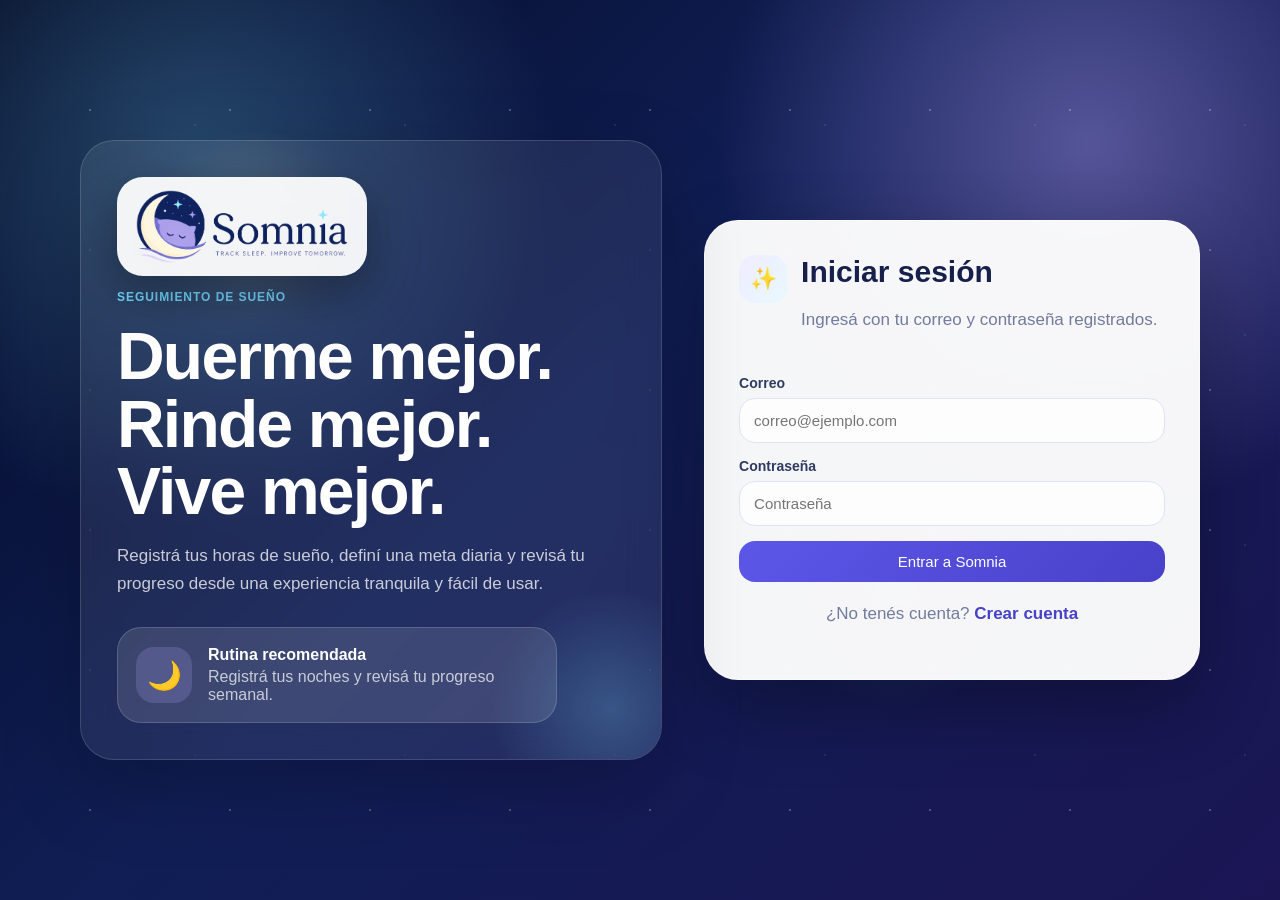
==== dashboard.html @ 942231ed "Se sube el frontend de Somnia" ====
<!DOCTYPE html>
<html lang="es">
<head>
    <meta charset="UTF-8">
    <meta name="viewport" content="width=device-width, initial-scale=1.0">
    <title>Somnia - Inicio</title>
    <link rel="icon" href="assets/favicon.png">
    <link rel="stylesheet" href="styles.css">
</head>
<body class="app-page">

<div class="app-layout">
    <aside id="navbar" class="sidebar"></aside>

    <main class="content-shell">
        <section class="hero-panel">
            <div>
                <span class="eyebrow">Panel principal</span>
                <h1>¡Buenas noches!</h1>
                <p>Aquí tienes un resumen de tu sueño y tus avances recientes.</p>
            </div>
            <div class="hero-moon">🌙</div>
        </section>

        <section class="summary-grid">
            <article class="metric-card">
                <span class="metric-icon">💤</span>
                <p>Horas dormidas</p>
                <h2 id="dashboardHoras">--</h2>
                <small>Último registro</small>
            </article>

            <article class="metric-card">
                <span class="metric-icon cyan">⭐</span>
                <p>Calidad del sueño</p>
                <h2 id="dashboardCalidad">--</h2>
                <small>Promedio general</small>
            </article>

            <article class="metric-card">
                <span class="metric-icon purple">🎯</span>
                <p>Objetivo de sueño</p>
                <h2 id="dashboardObjetivo">--</h2>
                <small>Meta configurada</small>
            </article>

            <article class="metric-card">
                <span class="metric-icon orange">🔥</span>
                <p>Registros cumplidos</p>
                <h2 id="dashboardCumplidos">--</h2>
                <small>Según tu objetivo</small>
            </article>
        </section>

        <section class="dashboard-grid">
            <article class="card wide-card">
                <div class="card-title-row">
                    <div>
                        <h2>Horas de sueño por día</h2>
                        <p>Últimos registros guardados.</p>
                    </div>
                    <span class="pill">Somnia</span>
                </div>
                <div id="dashboardChart" class="sleep-chart empty-state">Cargá tus registros para ver la gráfica.</div>
                <div class="sleep-note">💡 Dormir de 7 a 9 horas ayuda a mejorar memoria, concentración y energía.</div>
            </article>

            <article class="card">
                <div class="card-title-row">
                    <div>
                        <h2>Registros recientes</h2>
                        <p>Tus noches más recientes.</p>
                    </div>
                    <a href="records.html" class="link-text">Ver todo</a>
                </div>
                <div id="dashboardRecientes" class="resultado">
                    <div class="empty-state">No hay registros consultados.</div>
                </div>
            </article>
        </section>

        <section class="dashboard-grid bottom-grid">
            <article class="card tips-card">
                <div class="card-title-row">
                    <h2>Ideas para dormir mejor</h2>
                    <span>✨</span>
                </div>
                <div class="tips-list">
                    <div><span>📱</span><strong>Evita pantallas</strong><p>1 hora antes de dormir.</p></div>
                    <div><span>☕</span><strong>Reduce cafeína</strong><p>Después de las 5 p. m.</p></div>
                    <div><span>📖</span><strong>Rutina relajante</strong><p>Lee o medita antes de dormir.</p></div>
                </div>
            </article>  
        </section>
    </main>
</div>

<script src="js/config.js"></script>
<script src="js/ui.js"></script>
<script src="js/api.js"></script>
<script src="js/auth.js"></script>
<script src="js/nav.js"></script>
<script src="js/dashboard.js"></script>
</body>
</html>
---- styles.css ----
* {
    box-sizing: border-box;
}

:root {
    --navy: #07133a;
    --navy-2: #0d1c4d;
    --indigo: #5d57e9;
    --indigo-dark: #4841c9;
    --lavender: #b9a9ff;
    --lavender-soft: #f1edff;
    --cyan: #74d8ff;
    --moon: #fff2bd;
    --orange: #ff8b4d;
    --surface: rgba(255, 255, 255, 0.94);
    --surface-solid: #ffffff;
    --text: #16204a;
    --muted: #727b9c;
    --border: rgba(120, 118, 220, 0.18);
    --shadow: 0 24px 60px rgba(9, 18, 61, 0.16);
    --danger: #d94c65;
    --success: #1dbf85;
}

html {
    min-height: 100%;
}

body {
    margin: 0;
    min-height: 100vh;
    font-family: Arial, Helvetica, sans-serif;
    color: var(--text);
    background:
        radial-gradient(circle at 18% 8%, rgba(116, 216, 255, 0.28), transparent 30%),
        radial-gradient(circle at 78% 3%, rgba(185, 169, 255, 0.35), transparent 24%),
        linear-gradient(180deg, #edf1ff 0%, #f9faff 45%, #eef3ff 100%);
}

body::before {
    content: "";
    position: fixed;
    inset: 0;
    pointer-events: none;
    background-image:
        radial-gradient(circle, rgba(255,255,255,0.9) 1px, transparent 1.6px),
        radial-gradient(circle, rgba(116,216,255,0.45) 1px, transparent 1.5px);
    background-size: 140px 140px, 210px 210px;
    background-position: 20px 40px, 90px 20px;
    opacity: 0.28;
}

body.auth-page {
    color: white;
    overflow-x: hidden;
    background:
        radial-gradient(circle at 15% 18%, rgba(116, 216, 255, 0.28), transparent 28%),
        radial-gradient(circle at 85% 16%, rgba(185, 169, 255, 0.4), transparent 28%),
        linear-gradient(135deg, #040b26 0%, #101e55 45%, #1b1554 100%);
}

.auth-background {
    position: fixed;
    inset: 0;
    background:
        radial-gradient(circle at 20% 25%, rgba(255, 242, 189, 0.16), transparent 8%),
        radial-gradient(circle at 70% 65%, rgba(116, 216, 255, 0.13), transparent 12%);
    pointer-events: none;
}

a {
    color: inherit;
    text-decoration: none;
}

button,
input,
select,
textarea {
    font-family: inherit;
}

/* Auth */
.auth-wrapper {
    position: relative;
    z-index: 1;
    width: min(1120px, 92%);
    min-height: 100vh;
    margin: 0 auto;
    display: grid;
    grid-template-columns: 1.08fr 0.92fr;
    align-items: center;
    gap: 42px;
    padding: 42px 0;
}

.glass-panel {
    background: rgba(255, 255, 255, 0.08);
    border: 1px solid rgba(255, 255, 255, 0.14);
    box-shadow: 0 28px 80px rgba(0, 0, 0, 0.22);
    backdrop-filter: blur(18px);
}

.auth-hero {
    border-radius: 34px;
    padding: 36px;
    min-height: 620px;
    display: flex;
    flex-direction: column;
    justify-content: space-between;
    overflow: hidden;
    position: relative;
}

.auth-hero::after {
    content: "";
    position: absolute;
    right: -80px;
    bottom: -80px;
    width: 260px;
    height: 260px;
    border-radius: 50%;
    background: radial-gradient(circle, rgba(116, 216, 255, 0.24), transparent 65%);
}

.auth-logo-image {
    width: 250px;
    max-width: 82%;
    filter: drop-shadow(0 14px 25px rgba(0, 0, 0, 0.18));
}

.eyebrow {
    display: inline-flex;
    align-items: center;
    gap: 7px;
    color: var(--cyan);
    font-weight: 800;
    letter-spacing: 0.08em;
    text-transform: uppercase;
    font-size: 12px;
}

.hero-copy h1 {
    margin: 18px 0 16px;
    font-size: clamp(38px, 6vw, 66px);
    line-height: 1.02;
    letter-spacing: -1.8px;
}

.hero-copy p,
.auth-card p {
    color: rgba(255, 255, 255, 0.76);
    line-height: 1.65;
    font-size: 17px;
}

.sleep-tip-card {
    width: min(440px, 100%);
    display: flex;
    gap: 16px;
    align-items: center;
    border-radius: 24px;
    background: rgba(255, 255, 255, 0.12);
    border: 1px solid rgba(255, 255, 255, 0.16);
    padding: 18px;
}

.sleep-tip-card p {
    margin: 4px 0 0;
    color: rgba(255, 255, 255, 0.72);
}

.moon-badge,
.mini-icon,
.metric-icon {
    display: grid;
    place-items: center;
    flex: 0 0 auto;
}

.moon-badge {
    width: 56px;
    height: 56px;
    border-radius: 18px;
    background: rgba(185, 169, 255, 0.2);
    font-size: 28px;
}

.auth-card {
    background: rgba(255, 255, 255, 0.96);
    color: var(--text);
    border-radius: 34px;
    padding: 34px;
    border: 1px solid rgba(255, 255, 255, 0.65);
    box-shadow: 0 30px 75px rgba(0, 0, 0, 0.30);
}

.auth-card-header {
    display: flex;
    gap: 14px;
    align-items: flex-start;
    margin-bottom: 24px;
}

.auth-card h2 {
    margin: 0 0 6px;
    font-size: 30px;
}

.auth-card p,
.auth-card .small {
    color: var(--muted);
}

.mini-icon {
    width: 48px;
    height: 48px;
    border-radius: 16px;
    background: linear-gradient(135deg, var(--lavender-soft), #e7f8ff);
    font-size: 22px;
}

.auth-link {
    text-align: center;
    margin-top: 18px;
}

/* App layout */
.app-layout {
    position: relative;
    z-index: 1;
    display: grid;
    grid-template-columns: 286px 1fr;
    min-height: 100vh;
}

.sidebar {
    min-height: 100vh;
    padding: 24px 18px;
    position: sticky;
    top: 0;
    align-self: start;
    background:
        radial-gradient(circle at 25% 12%, rgba(116, 216, 255, 0.15), transparent 22%),
        linear-gradient(180deg, #07123a 0%, #071747 52%, #050c2c 100%);
    color: white;
    box-shadow: 22px 0 60px rgba(10, 16, 46, 0.18);
    overflow: hidden;
}

.sidebar::after {
    content: "";
    position: absolute;
    inset: 0;
    background-image: radial-gradient(circle, rgba(255,255,255,0.35) 1px, transparent 1.5px);
    background-size: 82px 82px;
    opacity: 0.28;
    pointer-events: none;
}

.sidebar > * {
    position: relative;
    z-index: 1;
}

.sidebar-logo {
    display: flex;
    align-items: center;
    gap: 11px;
    padding: 4px 6px 28px;
}

.sidebar-logo img {
    width: 64px;
    height: 64px;
    object-fit: contain;
    filter: drop-shadow(0 10px 18px rgba(0, 0, 0, 0.25));
}

.sidebar-logo strong {
    font-size: 31px;
    line-height: 1;
    font-family: Georgia, 'Times New Roman', serif;
    font-weight: 600;
}

.sidebar-logo span {
    display: block;
    margin-top: 3px;
    color: rgba(255, 255, 255, 0.62);
    font-size: 10px;
    letter-spacing: 0.12em;
    text-transform: uppercase;
}

.nav-links {
    display: flex;
    flex-direction: column;
    gap: 10px;
}

.nav-links a,
.logout-button {
    display: flex;
    align-items: center;
    gap: 12px;
    width: 100%;
    color: rgba(255, 255, 255, 0.88);
    border: 0;
    background: transparent;
    border-radius: 16px;
    padding: 14px 15px;
    cursor: pointer;
    font-size: 15px;
    text-align: left;
}

.nav-links a:hover,
.nav-links a.active,
.logout-button:hover {
    background: rgba(185, 169, 255, 0.22);
    color: white;
}

.nav-links a.active {
    box-shadow: inset 0 0 0 1px rgba(255, 255, 255, 0.12);
    background: linear-gradient(135deg, rgba(93, 87, 233, 0.78), rgba(185, 169, 255, 0.32));
}

.sidebar-card {
    margin: 28px 6px;
    padding: 18px;
    border-radius: 24px;
    background: rgba(255, 255, 255, 0.08);
    border: 1px solid rgba(255, 255, 255, 0.14);
}

.sidebar-card .moon-illustration {
    font-size: 46px;
    margin-bottom: 8px;
}

.sidebar-card p {
    margin: 0;
    color: rgba(255, 255, 255, 0.78);
    line-height: 1.45;
}

.sidebar-user {
    margin-top: auto;
    padding: 16px;
    border-radius: 22px;
    border: 1px solid rgba(255, 255, 255, 0.12);
    background: rgba(255, 255, 255, 0.08);
    display: flex;
    align-items: center;
    gap: 12px;
}

.avatar {
    width: 46px;
    height: 46px;
    border-radius: 50%;
    background: #f2f4ff;
    color: var(--navy);
    display: grid;
    place-items: center;
    font-weight: 800;
}

.sidebar-user p {
    margin: 2px 0 0;
    color: rgba(255, 255, 255, 0.62);
    font-size: 12px;
}

.content-shell {
    padding: 28px;
    overflow-x: hidden;
}

.hero-panel {
    border-radius: 32px;
    padding: 32px;
    min-height: 190px;
    color: white;
    display: flex;
    justify-content: space-between;
    align-items: center;
    background:
        radial-gradient(circle at 75% 20%, rgba(116, 216, 255, 0.22), transparent 25%),
        linear-gradient(135deg, #0d1d55, #22206b 58%, #5a4ed8);
    box-shadow: var(--shadow);
    position: relative;
    overflow: hidden;
}

.hero-panel::after {
    content: "";
    position: absolute;
    inset: 0;
    background-image: radial-gradient(circle, rgba(255,255,255,0.55) 1px, transparent 1.6px);
    background-size: 88px 88px;
    opacity: 0.28;
}

.hero-panel > * {
    position: relative;
    z-index: 1;
}

.hero-panel.compact {
    min-height: 150px;
}

.hero-panel h1 {
    margin: 10px 0 8px;
    font-size: clamp(32px, 5vw, 46px);
    letter-spacing: -1px;
}

.hero-panel p {
    margin: 0;
    color: rgba(255, 255, 255, 0.78);
    font-size: 17px;
}

.hero-moon {
    width: 88px;
    height: 88px;
    border-radius: 30px;
    display: grid;
    place-items: center;
    background: rgba(255, 255, 255, 0.12);
    font-size: 46px;
    border: 1px solid rgba(255, 255, 255, 0.16);
}

.summary-grid {
    display: grid;
    grid-template-columns: repeat(4, minmax(0, 1fr));
    gap: 18px;
    margin: 22px 0;
}

.metric-card {
    border-radius: 24px;
    background: var(--surface);
    border: 1px solid rgba(255,255,255,0.75);
    padding: 22px;
    box-shadow: var(--shadow);
    position: relative;
    overflow: hidden;
}

.metric-card::after {
    content: "";
    position: absolute;
    right: -30px;
    top: -30px;
    width: 120px;
    height: 120px;
    border-radius: 50%;
    background: rgba(93, 87, 233, 0.08);
}

.metric-card p {
    margin: 0 0 10px;
    color: #59628b;
    font-weight: 700;
}

.metric-card h2 {
    margin: 0;
    font-size: 34px;
    color: var(--navy);
}

.metric-card small {
    color: var(--muted);
}

.metric-icon {
    width: 48px;
    height: 48px;
    border-radius: 16px;
    margin-bottom: 16px;
    background: linear-gradient(135deg, #e6e1ff, #f6f3ff);
    color: var(--indigo);
    font-size: 23px;
}

.metric-icon.cyan {
    background: linear-gradient(135deg, #d9f6ff, #eefbff);
}

.metric-icon.purple {
    background: linear-gradient(135deg, #eeeaff, #f8f5ff);
}

.metric-icon.orange {
    background: linear-gradient(135deg, #fff1e8, #fff8f3);
}

.dashboard-grid,
.two-column {
    display: grid;
    grid-template-columns: minmax(0, 1.35fr) minmax(330px, 0.75fr);
    gap: 22px;
    margin-top: 22px;
}

.two-column {
    grid-template-columns: minmax(360px, 0.8fr) minmax(0, 1.2fr);
}

.records-layout,
.users-layout {
    grid-template-columns: minmax(360px, 0.85fr) minmax(0, 1.15fr);
}

.bottom-grid {
    grid-template-columns: minmax(0, 1fr) minmax(360px, 0.75fr);
}

.card {
    background: var(--surface);
    border: 1px solid rgba(255,255,255,0.75);
    border-radius: 28px;
    padding: 24px;
    box-shadow: var(--shadow);
}

.card h2,
.card h3 {
    margin: 0 0 8px;
    color: var(--navy);
}

.card p {
    margin: 0;
    color: var(--muted);
    line-height: 1.55;
}

.card-title-row {
    display: flex;
    justify-content: space-between;
    align-items: flex-start;
    gap: 15px;
    margin-bottom: 16px;
}

.pill,
.badge {
    display: inline-flex;
    align-items: center;
    justify-content: center;
    padding: 6px 11px;
    border-radius: 999px;
    background: var(--lavender-soft);
    color: var(--indigo-dark);
    font-size: 12px;
    font-weight: 800;
}

.sleep-chart {
    min-height: 260px;
    display: flex;
    align-items: flex-end;
    gap: 18px;
    padding: 22px 10px 8px;
    border-radius: 22px;
    background: linear-gradient(180deg, #fbfcff, #f7f5ff);
    border: 1px solid #e7e9fb;
}

.chart-bar-wrapper {
    flex: 1;
    min-width: 44px;
    display: flex;
    flex-direction: column;
    justify-content: flex-end;
    align-items: center;
    height: 220px;
    gap: 8px;
}

.chart-bar {
    width: min(48px, 80%);
    border-radius: 16px 16px 8px 8px;
    background: linear-gradient(180deg, var(--cyan), var(--indigo));
    box-shadow: 0 12px 24px rgba(93, 87, 233, 0.22);
}

.chart-label {
    font-size: 12px;
    color: #636b91;
    text-align: center;
}

.chart-value {
    font-size: 12px;
    font-weight: 800;
    color: var(--navy);
}

.sleep-note {
    margin-top: 14px;
    border-radius: 18px;
    padding: 13px 15px;
    background: var(--lavender-soft);
    color: var(--indigo-dark);
    font-size: 14px;
}

.tips-card {
    background: linear-gradient(135deg, rgba(255,255,255,0.95), rgba(244, 237, 255, 0.94));
}

.tips-list {
    display: grid;
    grid-template-columns: repeat(3, 1fr);
    gap: 14px;
    margin-top: 18px;
}

.tips-list div {
    padding: 16px;
    border-right: 1px solid #ddd9fb;
}

.tips-list div:last-child {
    border-right: none;
}

.tips-list span {
    font-size: 26px;
    display: block;
    margin-bottom: 10px;
}

.tips-list strong {
    color: var(--navy);
}

.tips-list p {
    margin-top: 6px;
    font-size: 13px;
}

.progress-card {
    padding: 24px;
    border-radius: 28px;
    color: white;
    background: linear-gradient(135deg, #081646, #111a5a);
    box-shadow: var(--shadow);
}

.progress-card h2 {
    margin: 0 0 8px;
}

.progress-card p {
    color: rgba(255,255,255,0.72);
    margin: 0 0 22px;
}

.week-row {
    display: flex;
    justify-content: space-between;
    gap: 8px;
}

.week-row span {
    width: 42px;
    height: 42px;
    border-radius: 50%;
    background: linear-gradient(135deg, var(--lavender), var(--indigo));
    display: grid;
    place-items: center;
    position: relative;
    font-weight: 800;
}

.week-row span.empty {
    background: transparent;
    border: 1px solid rgba(255,255,255,0.4);
    color: transparent;
}

.week-row small {
    position: absolute;
    top: 48px;
    color: rgba(255,255,255,0.70);
    font-weight: 400;
    font-size: 12px;
}

/* Forms */
.form-card {
    align-self: start;
}

.form-group {
    margin-bottom: 15px;
}

.form-row {
    display: grid;
    grid-template-columns: repeat(2, 1fr);
    gap: 14px;
}

label {
    display: block;
    margin-bottom: 7px;
    color: #303b62;
    font-weight: 800;
    font-size: 14px;
}

input,
select,
textarea {
    width: 100%;
    padding: 13px 14px;
    border-radius: 16px;
    border: 1px solid #dfe4f5;
    background: rgba(255,255,255,0.8);
    color: var(--text);
    outline: none;
    font-size: 15px;
    transition: border 0.2s, box-shadow 0.2s, background 0.2s;
}

input:focus,
select:focus,
textarea:focus {
    border-color: var(--indigo);
    box-shadow: 0 0 0 4px rgba(93, 87, 233, 0.13);
    background: #ffffff;
}

textarea {
    min-height: 110px;
    resize: vertical;
}

button,
.btn {
    border: 0;
    border-radius: 16px;
    padding: 12px 16px;
    cursor: pointer;
    font-size: 15px;
    background: linear-gradient(135deg, var(--indigo), var(--indigo-dark));
    color: white;
    transition: transform 0.2s, box-shadow 0.2s, background 0.2s;
    display: inline-flex;
    align-items: center;
    justify-content: center;
    gap: 8px;
}

button:hover,
.btn:hover {
    transform: translateY(-1px);
    box-shadow: 0 12px 24px rgba(93, 87, 233, 0.25);
}

button.full,
.btn.full {
    width: 100%;
}

.secondary {
    background: #eef0ff;
    color: var(--indigo-dark);
}

.secondary:hover {
    background: #e6e9ff;
    color: var(--indigo-dark);
}

.danger {
    background: linear-gradient(135deg, #dc5570, #bf3d58);
}

.actions {
    display: flex;
    gap: 10px;
    flex-wrap: wrap;
    margin-top: 8px;
}

.top-action {
    margin-bottom: 18px;
}

.small {
    font-size: 13px;
    color: var(--muted);
}

.link-text {
    color: var(--indigo-dark);
    font-weight: 800;
}

.resultado {
    margin-top: 10px;
}

.scroll-area {
    max-height: 620px;
    overflow: auto;
    padding-right: 6px;
}

.item {
    background: linear-gradient(145deg, #ffffff, #f8f8ff);
    border: 1px solid #e4e7fa;
    border-radius: 20px;
    padding: 16px;
    margin-bottom: 12px;
    box-shadow: 0 10px 24px rgba(20, 26, 58, 0.06);
}

.item.clickable {
    cursor: pointer;
}

.item.clickable:hover {
    transform: translateY(-1px);
    border-color: rgba(93, 87, 233, 0.35);
}

.item p {
    margin: 6px 0;
    color: #394363;
}

.record-row {
    display: grid;
    grid-template-columns: auto 1fr auto;
    align-items: center;
    gap: 12px;
}

.record-icon {
    width: 42px;
    height: 42px;
    border-radius: 50%;
    display: grid;
    place-items: center;
    background: var(--lavender-soft);
}

.record-main strong {
    color: var(--navy);
}

.record-main small {
    display: block;
    color: var(--muted);
    margin-top: 3px;
}

.record-score {
    display: grid;
    justify-items: end;
    color: var(--navy);
    font-weight: 800;
}

.record-score small {
    color: #f2b940;
}

.user-grid-results {
    display: grid;
    grid-template-columns: repeat(auto-fit, minmax(230px, 1fr));
    gap: 14px;
}

.empty-state {
    border: 1px dashed #cfd6ef;
    border-radius: 20px;
    padding: 18px;
    color: var(--muted);
    background: rgba(255,255,255,0.78);
}

.toolbar-card {
    margin-top: 22px;
}

/* Toasts */
.toast-container {
    position: fixed;
    top: 22px;
    right: 22px;
    z-index: 9999;
    display: flex;
    flex-direction: column;
    gap: 12px;
    width: min(380px, calc(100vw - 32px));
}

.toast {
    display: grid;
    grid-template-columns: 42px 1fr auto;
    gap: 12px;
    align-items: flex-start;
    padding: 16px;
    border-radius: 22px;
    background: rgba(255,255,255,0.96);
    border: 1px solid rgba(255,255,255,0.70);
    color: var(--text);
    box-shadow: 0 22px 60px rgba(8, 19, 58, 0.22);
    animation: toastIn 0.28s ease both;
}

.toast-icon {
    width: 40px;
    height: 40px;
    border-radius: 50%;
    display: grid;
    place-items: center;
    color: white;
    background: var(--success);
    font-weight: 900;
}

.toast.error .toast-icon {
    background: var(--danger);
}

.toast.info .toast-icon {
    background: var(--indigo);
}

.toast strong {
    display: block;
    margin-bottom: 3px;
    color: var(--navy);
}

.toast p {
    margin: 0;
    color: var(--muted);
    line-height: 1.4;
    font-size: 14px;
}

.toast button {
    background: transparent;
    color: var(--muted);
    padding: 0;
    border-radius: 0;
    box-shadow: none;
    transform: none;
    font-size: 20px;
}

@keyframes toastIn {
    from {
        opacity: 0;
        transform: translateY(-12px) scale(0.98);
    }
    to {
        opacity: 1;
        transform: translateY(0) scale(1);
    }
}

@media (max-width: 1150px) {
    .summary-grid {
        grid-template-columns: repeat(2, 1fr);
    }

    .dashboard-grid,
    .two-column,
    .bottom-grid,
    .records-layout,
    .users-layout {
        grid-template-columns: 1fr;
    }
}

@media (max-width: 860px) {
    .app-layout {
        grid-template-columns: 1fr;
    }

    .sidebar {
        position: relative;
        min-height: auto;
    }

    .nav-links {
        display: grid;
        grid-template-columns: repeat(2, 1fr);
    }

    .sidebar-card,
    .sidebar-user {
        display: none;
    }

    .content-shell {
        padding: 20px;
    }

    .auth-wrapper {
        grid-template-columns: 1fr;
    }

    .auth-hero {
        min-height: auto;
    }

    .tips-list,
    .summary-grid,
    .form-row {
        grid-template-columns: 1fr;
    }
}

@media (max-width: 560px) {
    .auth-wrapper {
        width: 94%;
        padding: 24px 0;
    }

    .auth-card,
    .auth-hero,
    .card,
    .hero-panel {
        border-radius: 24px;
        padding: 22px;
    }

    .nav-links {
        grid-template-columns: 1fr;
    }

    .summary-grid {
        gap: 14px;
    }

    .week-row {
        flex-wrap: wrap;
        row-gap: 30px;
    }
}

.compact-summary {
    display: grid;
    grid-template-columns: repeat(2, minmax(0, 1fr));
    gap: 12px;
    margin-bottom: 14px;
}

.mini-stat {
    padding: 15px;
    box-shadow: none;
    border: 1px solid #e5e8f8;
}

.mini-stat .metric-icon {
    width: 38px;
    height: 38px;
    font-size: 18px;
    margin-bottom: 10px;
}

.mini-stat h2 {
    font-size: 22px;
}

.auth-logo-image {
    background: rgba(255, 255, 255, 0.94);
    border-radius: 26px;
    padding: 10px 16px;
    box-shadow: 0 18px 45px rgba(0, 0, 0, 0.22);
}

.no-margin {
    margin-bottom: 0;
}

.loading-state::before {
    content: "";
    width: 12px;
    height: 12px;
    border-radius: 50%;
    background: var(--indigo);
    display: inline-block;
    margin-right: 8px;
    animation: pulse 1s infinite alternate;
}

@keyframes pulse {
    from {
        opacity: 0.35;
        transform: scale(0.8);
    }
    to {
        opacity: 1;
        transform: scale(1.1);
    }
}

.tracking-detail {
    background: linear-gradient(145deg, #ffffff, #f6f3ff);
    border: 1px solid #e4e7fa;
    border-radius: 22px;
    padding: 18px;
    box-shadow: 0 10px 24px rgba(20, 26, 58, 0.06);
}

.tracking-detail h3 {
    margin: 0 0 10px;
    color: var(--navy);
}

.tracking-detail p {
    margin: 8px 0;
    color: #394363;
}

.tracking-highlight {
    margin-top: 14px;
    padding: 13px 15px;
    border-radius: 16px;
    background: var(--lavender-soft);
    color: var(--indigo-dark);
    font-weight: 800;
}

.tracking-advice {
    margin-top: 12px;
    padding: 13px 15px;
    border-radius: 16px;
    background: #eefbff;
    color: #28506d;
    line-height: 1.5;
}

.sidebar-user {
    margin-top: 28px;
}
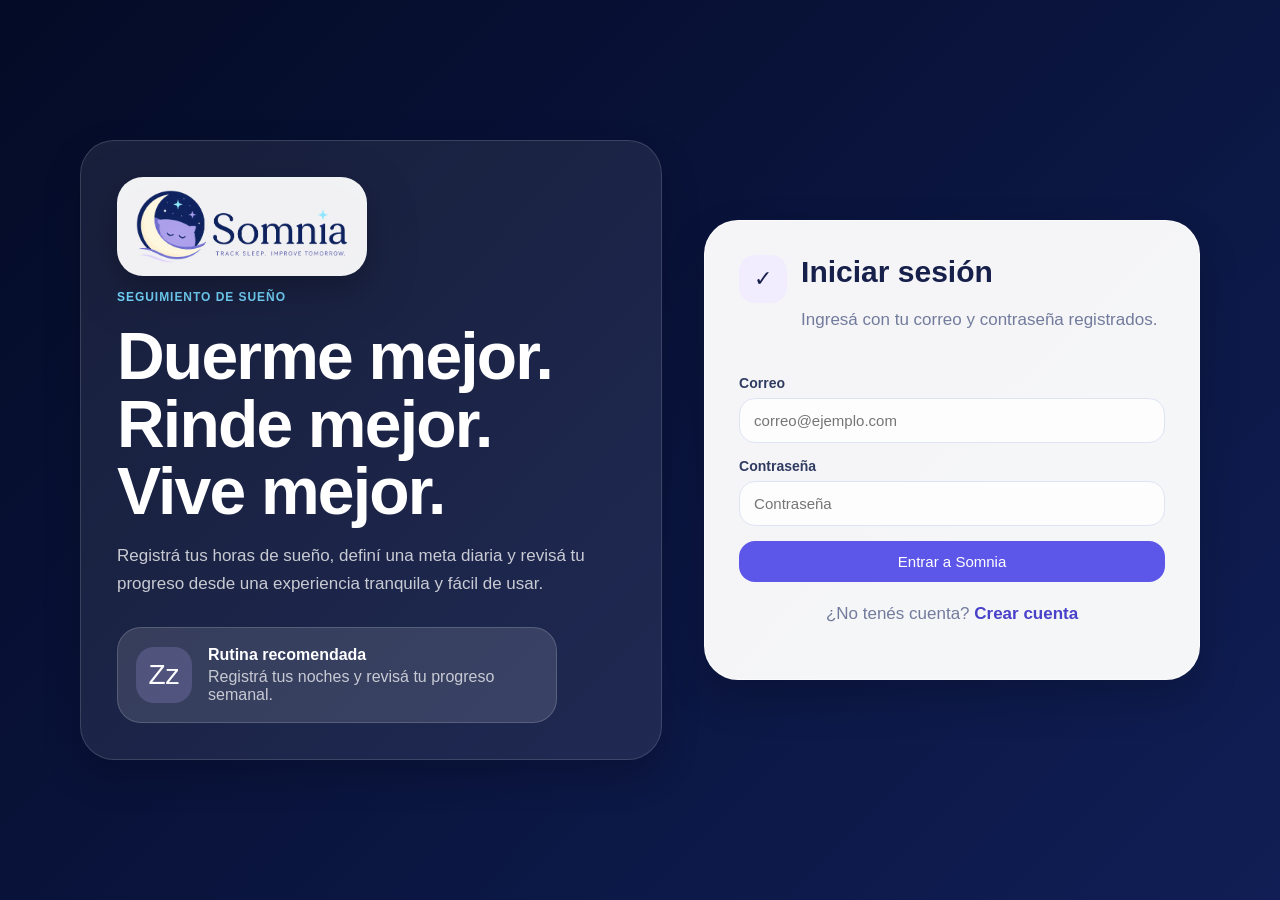
==== commit f3e22d57: "Actualizacion de estilos" ====
--- a/dashboard.html
+++ b/dashboard.html
@@ -19,7 +19,6 @@
                 <h1>¡Buenas noches!</h1>
                 <p>Aquí tienes un resumen de tu sueño y tus avances recientes.</p>
             </div>
-            <div class="hero-moon">🌙</div>
         </section>
 
         <section class="summary-grid">
@@ -31,7 +30,7 @@
             </article>
 
             <article class="metric-card">
-                <span class="metric-icon cyan">⭐</span>
+                <span class="metric-icon cyan">✓</span>
                 <p>Calidad del sueño</p>
                 <h2 id="dashboardCalidad">--</h2>
                 <small>Promedio general</small>
@@ -83,7 +82,7 @@
             <article class="card tips-card">
                 <div class="card-title-row">
                     <h2>Ideas para dormir mejor</h2>
-                    <span>✨</span>
+                    <span></span>
                 </div>
                 <div class="tips-list">
                     <div><span>📱</span><strong>Evita pantallas</strong><p>1 hora antes de dormir.</p></div>
--- a/styles.css
+++ b/styles.css
@@ -17,7 +17,7 @@
     --text: #16204a;
     --muted: #727b9c;
     --border: rgba(120, 118, 220, 0.18);
-    --shadow: 0 24px 60px rgba(9, 18, 61, 0.16);
+    --shadow: 0 12px 28px rgba(9, 18, 61, 0.10);
     --danger: #d94c65;
     --success: #1dbf85;
 }
@@ -31,41 +31,21 @@
     min-height: 100vh;
     font-family: Arial, Helvetica, sans-serif;
     color: var(--text);
-    background:
-        radial-gradient(circle at 18% 8%, rgba(116, 216, 255, 0.28), transparent 30%),
-        radial-gradient(circle at 78% 3%, rgba(185, 169, 255, 0.35), transparent 24%),
-        linear-gradient(180deg, #edf1ff 0%, #f9faff 45%, #eef3ff 100%);
+    background: #f3f5ff;
 }
 
 body::before {
-    content: "";
-    position: fixed;
-    inset: 0;
-    pointer-events: none;
-    background-image:
-        radial-gradient(circle, rgba(255,255,255,0.9) 1px, transparent 1.6px),
-        radial-gradient(circle, rgba(116,216,255,0.45) 1px, transparent 1.5px);
-    background-size: 140px 140px, 210px 210px;
-    background-position: 20px 40px, 90px 20px;
-    opacity: 0.28;
+    display: none;
 }
 
 body.auth-page {
     color: white;
     overflow-x: hidden;
-    background:
-        radial-gradient(circle at 15% 18%, rgba(116, 216, 255, 0.28), transparent 28%),
-        radial-gradient(circle at 85% 16%, rgba(185, 169, 255, 0.4), transparent 28%),
-        linear-gradient(135deg, #040b26 0%, #101e55 45%, #1b1554 100%);
+    background: linear-gradient(135deg, #040b26 0%, #101e55 100%);
 }
 
 .auth-background {
-    position: fixed;
-    inset: 0;
-    background:
-        radial-gradient(circle at 20% 25%, rgba(255, 242, 189, 0.16), transparent 8%),
-        radial-gradient(circle at 70% 65%, rgba(116, 216, 255, 0.13), transparent 12%);
-    pointer-events: none;
+    display: none;
 }
 
 a {
@@ -97,8 +77,7 @@
 .glass-panel {
     background: rgba(255, 255, 255, 0.08);
     border: 1px solid rgba(255, 255, 255, 0.14);
-    box-shadow: 0 28px 80px rgba(0, 0, 0, 0.22);
-    backdrop-filter: blur(18px);
+    box-shadow: 0 16px 38px rgba(0, 0, 0, 0.18);
 }
 
 .auth-hero {
@@ -113,14 +92,7 @@
 }
 
 .auth-hero::after {
-    content: "";
-    position: absolute;
-    right: -80px;
-    bottom: -80px;
-    width: 260px;
-    height: 260px;
-    border-radius: 50%;
-    background: radial-gradient(circle, rgba(116, 216, 255, 0.24), transparent 65%);
+    display: none;
 }
 
 .auth-logo-image {
@@ -192,7 +164,7 @@
     border-radius: 34px;
     padding: 34px;
     border: 1px solid rgba(255, 255, 255, 0.65);
-    box-shadow: 0 30px 75px rgba(0, 0, 0, 0.30);
+    box-shadow: 0 18px 42px rgba(0, 0, 0, 0.18);
 }
 
 .auth-card-header {
@@ -216,7 +188,7 @@
     width: 48px;
     height: 48px;
     border-radius: 16px;
-    background: linear-gradient(135deg, var(--lavender-soft), #e7f8ff);
+    background: var(--lavender-soft);
     font-size: 22px;
 }
 
@@ -240,22 +212,14 @@
     position: sticky;
     top: 0;
     align-self: start;
-    background:
-        radial-gradient(circle at 25% 12%, rgba(116, 216, 255, 0.15), transparent 22%),
-        linear-gradient(180deg, #07123a 0%, #071747 52%, #050c2c 100%);
+    background: #07133a;
     color: white;
-    box-shadow: 22px 0 60px rgba(10, 16, 46, 0.18);
+    box-shadow: 10px 0 26px rgba(10, 16, 46, 0.12);
     overflow: hidden;
 }
 
 .sidebar::after {
-    content: "";
-    position: absolute;
-    inset: 0;
-    background-image: radial-gradient(circle, rgba(255,255,255,0.35) 1px, transparent 1.5px);
-    background-size: 82px 82px;
-    opacity: 0.28;
-    pointer-events: none;
+    display: none;
 }
 
 .sidebar > * {
@@ -274,7 +238,7 @@
     width: 64px;
     height: 64px;
     object-fit: contain;
-    filter: drop-shadow(0 10px 18px rgba(0, 0, 0, 0.25));
+    filter: none;
 }
 
 .sidebar-logo strong {
@@ -324,7 +288,7 @@
 
 .nav-links a.active {
     box-shadow: inset 0 0 0 1px rgba(255, 255, 255, 0.12);
-    background: linear-gradient(135deg, rgba(93, 87, 233, 0.78), rgba(185, 169, 255, 0.32));
+    background: rgba(93, 87, 233, 0.72);
 }
 
 .sidebar-card {
@@ -387,21 +351,14 @@
     display: flex;
     justify-content: space-between;
     align-items: center;
-    background:
-        radial-gradient(circle at 75% 20%, rgba(116, 216, 255, 0.22), transparent 25%),
-        linear-gradient(135deg, #0d1d55, #22206b 58%, #5a4ed8);
+    background: linear-gradient(135deg, #0d1d55, #4f46d8);
     box-shadow: var(--shadow);
     position: relative;
     overflow: hidden;
 }
 
 .hero-panel::after {
-    content: "";
-    position: absolute;
-    inset: 0;
-    background-image: radial-gradient(circle, rgba(255,255,255,0.55) 1px, transparent 1.6px);
-    background-size: 88px 88px;
-    opacity: 0.28;
+    display: none;
 }
 
 .hero-panel > * {
@@ -454,14 +411,7 @@
 }
 
 .metric-card::after {
-    content: "";
-    position: absolute;
-    right: -30px;
-    top: -30px;
-    width: 120px;
-    height: 120px;
-    border-radius: 50%;
-    background: rgba(93, 87, 233, 0.08);
+    display: none;
 }
 
 .metric-card p {
@@ -485,21 +435,21 @@
     height: 48px;
     border-radius: 16px;
     margin-bottom: 16px;
-    background: linear-gradient(135deg, #e6e1ff, #f6f3ff);
+    background: #f1edff;
     color: var(--indigo);
     font-size: 23px;
 }
 
 .metric-icon.cyan {
-    background: linear-gradient(135deg, #d9f6ff, #eefbff);
+    background: #e7f8ff;
 }
 
 .metric-icon.purple {
-    background: linear-gradient(135deg, #eeeaff, #f8f5ff);
+    background: #f1edff;
 }
 
 .metric-icon.orange {
-    background: linear-gradient(135deg, #fff1e8, #fff8f3);
+    background: #fff1e8;
 }
 
 .dashboard-grid,
@@ -571,7 +521,7 @@
     gap: 18px;
     padding: 22px 10px 8px;
     border-radius: 22px;
-    background: linear-gradient(180deg, #fbfcff, #f7f5ff);
+    background: #fbfcff;
     border: 1px solid #e7e9fb;
 }
 
@@ -589,8 +539,8 @@
 .chart-bar {
     width: min(48px, 80%);
     border-radius: 16px 16px 8px 8px;
-    background: linear-gradient(180deg, var(--cyan), var(--indigo));
-    box-shadow: 0 12px 24px rgba(93, 87, 233, 0.22);
+    background: var(--indigo);
+    box-shadow: none;
 }
 
 .chart-label {
@@ -615,7 +565,7 @@
 }
 
 .tips-card {
-    background: linear-gradient(135deg, rgba(255,255,255,0.95), rgba(244, 237, 255, 0.94));
+    background: var(--surface);
 }
 
 .tips-list {
@@ -653,7 +603,7 @@
     padding: 24px;
     border-radius: 28px;
     color: white;
-    background: linear-gradient(135deg, #081646, #111a5a);
+    background: #081646;
     box-shadow: var(--shadow);
 }
 
@@ -676,7 +626,7 @@
     width: 42px;
     height: 42px;
     border-radius: 50%;
-    background: linear-gradient(135deg, var(--lavender), var(--indigo));
+    background: var(--indigo);
     display: grid;
     place-items: center;
     position: relative;
@@ -754,7 +704,7 @@
     padding: 12px 16px;
     cursor: pointer;
     font-size: 15px;
-    background: linear-gradient(135deg, var(--indigo), var(--indigo-dark));
+    background: var(--indigo);
     color: white;
     transition: transform 0.2s, box-shadow 0.2s, background 0.2s;
     display: inline-flex;
@@ -785,7 +735,7 @@
 }
 
 .danger {
-    background: linear-gradient(135deg, #dc5570, #bf3d58);
+    background: #dc5570;
 }
 
 .actions {
@@ -820,12 +770,12 @@
 }
 
 .item {
-    background: linear-gradient(145deg, #ffffff, #f8f8ff);
+    background: #ffffff;
     border: 1px solid #e4e7fa;
     border-radius: 20px;
     padding: 16px;
     margin-bottom: 12px;
-    box-shadow: 0 10px 24px rgba(20, 26, 58, 0.06);
+    box-shadow: none;
 }
 
 .item.clickable {
@@ -1085,7 +1035,7 @@
     background: rgba(255, 255, 255, 0.94);
     border-radius: 26px;
     padding: 10px 16px;
-    box-shadow: 0 18px 45px rgba(0, 0, 0, 0.22);
+    box-shadow: 0 12px 24px rgba(0, 0, 0, 0.12);
 }
 
 .no-margin {
@@ -1115,11 +1065,11 @@
 }
 
 .tracking-detail {
-    background: linear-gradient(145deg, #ffffff, #f6f3ff);
+    background: #ffffff;
     border: 1px solid #e4e7fa;
     border-radius: 22px;
     padding: 18px;
-    box-shadow: 0 10px 24px rgba(20, 26, 58, 0.06);
+    box-shadow: none;
 }
 
 .tracking-detail h3 {
@@ -1153,3 +1103,96 @@
 .sidebar-user {
     margin-top: 28px;
 }
+
+
+.form-helper {
+    margin: -6px 0 18px;
+    color: var(--muted);
+    line-height: 1.5;
+}
+
+.profile-layout {
+    align-items: stretch;
+}
+
+.profile-card {
+    text-align: center;
+    display: flex;
+    flex-direction: column;
+    align-items: center;
+    justify-content: center;
+    min-height: 390px;
+}
+
+.profile-avatar {
+    width: 118px;
+    height: 118px;
+    border-radius: 36px;
+    display: grid;
+    place-items: center;
+    margin-bottom: 18px;
+    color: white;
+    font-size: 48px;
+    font-weight: 900;
+    background: var(--indigo);
+    box-shadow: none;
+}
+
+.profile-card h2 {
+    margin: 0 0 6px;
+    font-size: 30px;
+}
+
+.profile-card p {
+    margin: 0 0 14px;
+    color: var(--muted);
+}
+
+.profile-note {
+    margin-top: 26px;
+    width: 100%;
+    padding: 16px;
+    border-radius: 20px;
+    background: var(--lavender-soft);
+    color: var(--text);
+    text-align: left;
+}
+
+.profile-note p {
+    margin: 6px 0 0;
+    line-height: 1.5;
+}
+
+/* Selección de objetivos */
+.selection-pill {
+    display: inline-flex;
+    align-items: center;
+    gap: 8px;
+    margin: 0 0 16px;
+    padding: 9px 13px;
+    border-radius: 999px;
+    background: #eef0ff;
+    color: var(--muted);
+    font-size: 13px;
+    font-weight: 800;
+}
+
+.selection-pill.active {
+    background: #eef0ff;
+    color: var(--indigo-dark);
+    border: 1px solid rgba(93, 87, 233, 0.25);
+}
+
+.objetivo-card {
+    transition: transform 0.2s, border-color 0.2s, box-shadow 0.2s;
+}
+
+.objetivo-card.selected {
+    border-color: rgba(93, 87, 233, 0.65);
+    box-shadow: 0 8px 18px rgba(93, 87, 233, 0.10);
+}
+
+.selection-hint {
+    color: var(--indigo-dark) !important;
+    font-weight: 800;
+}
